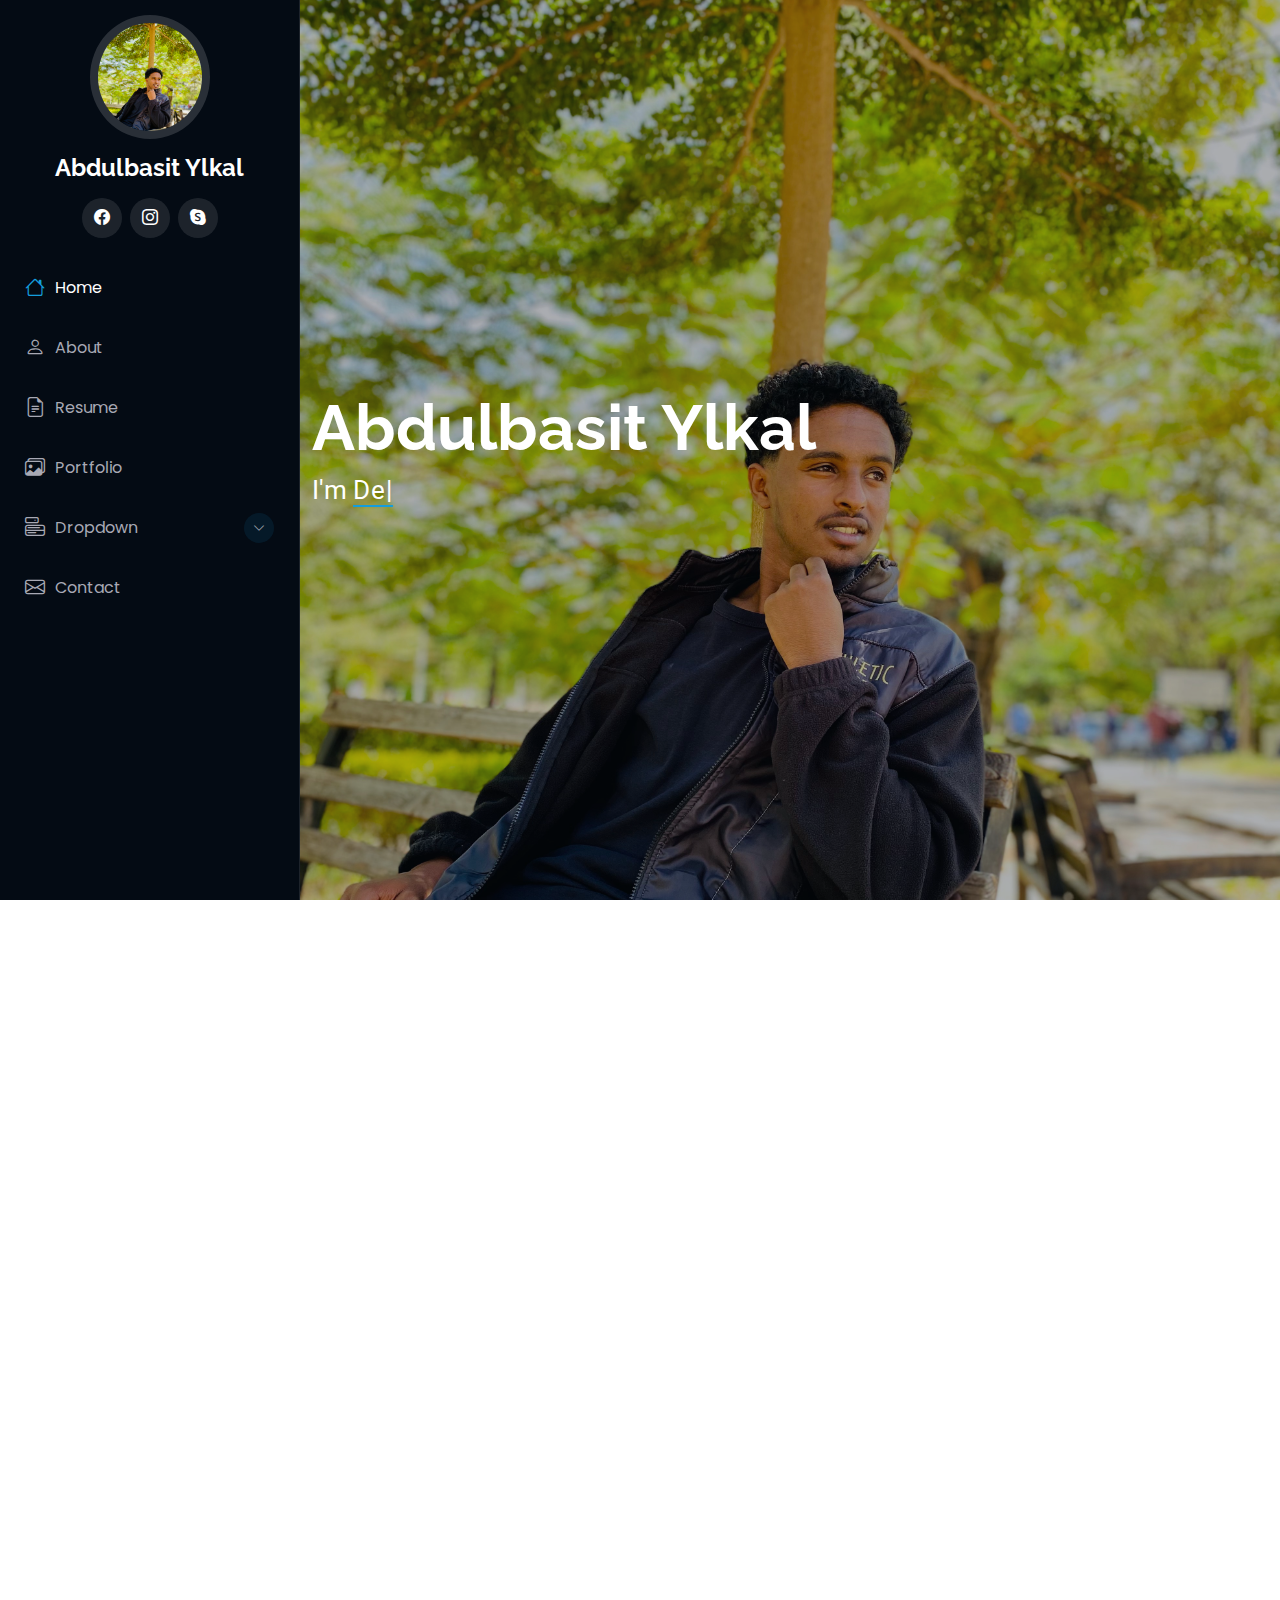
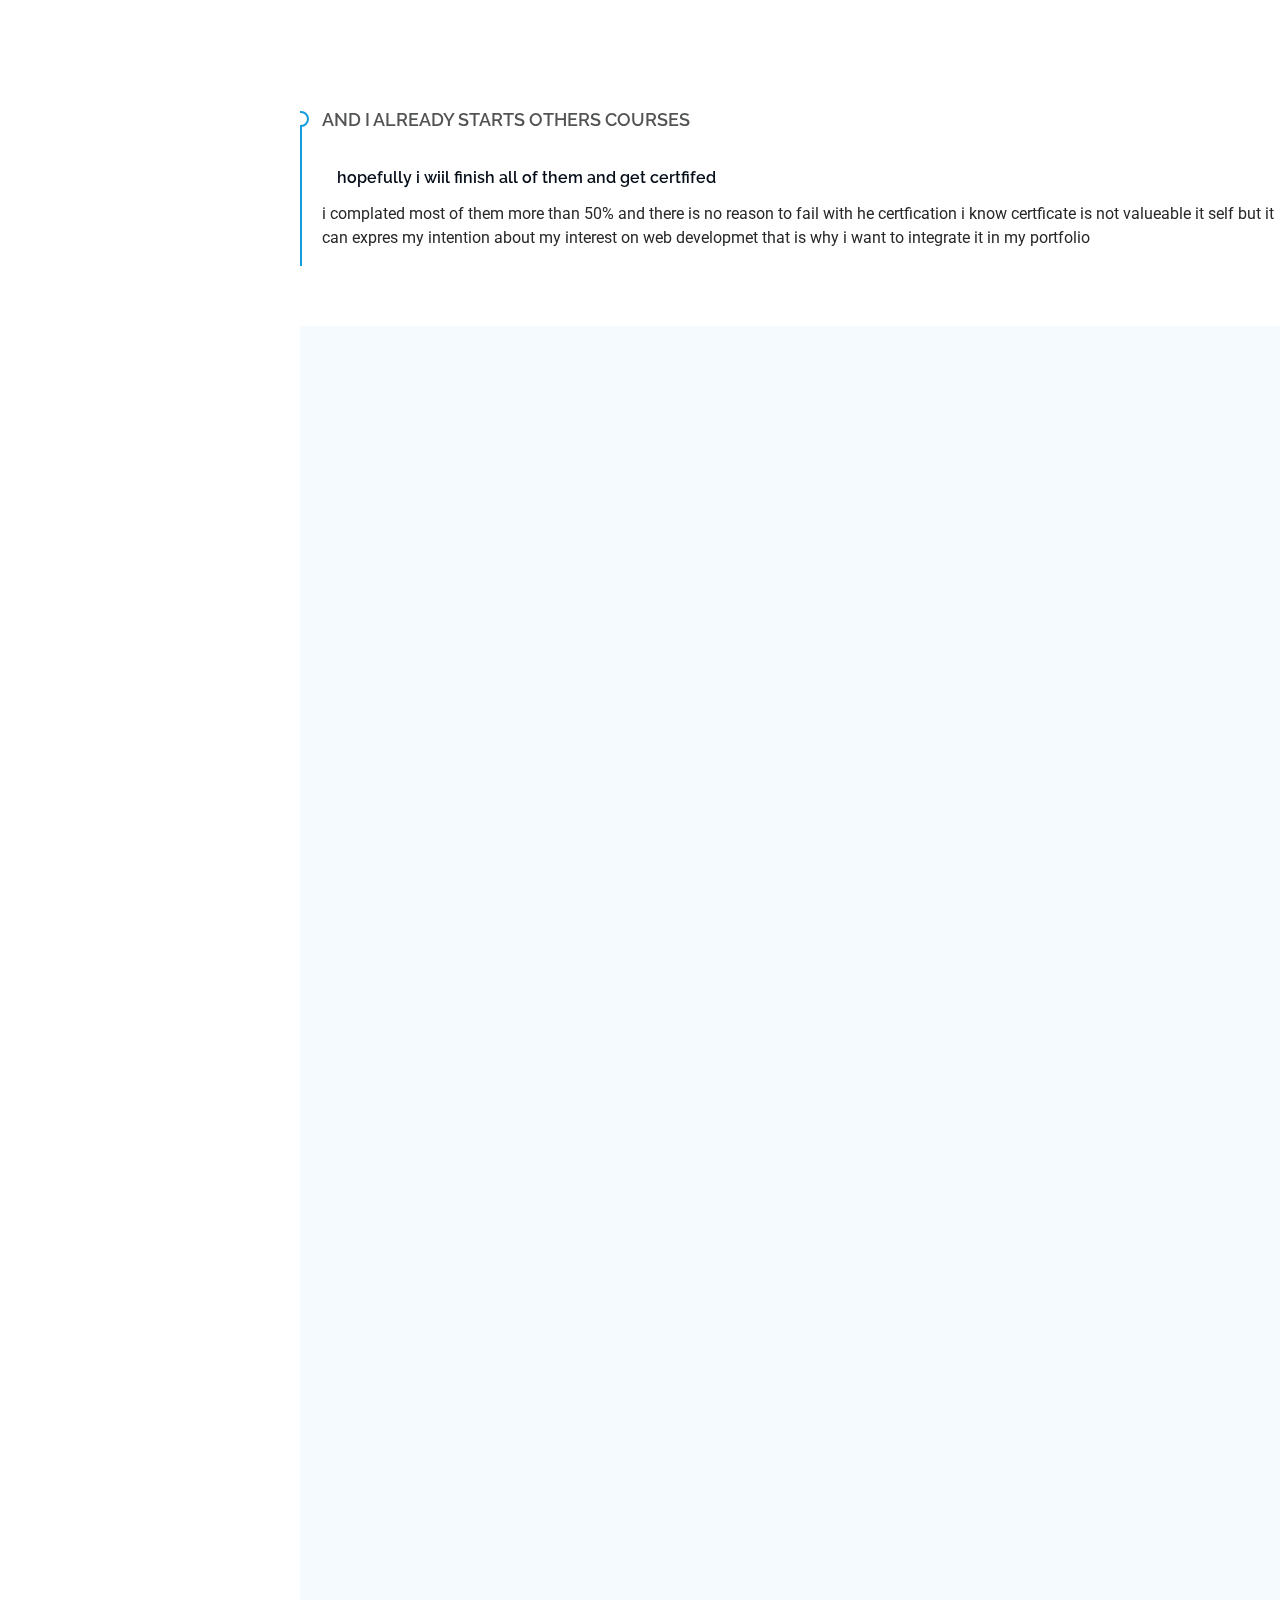
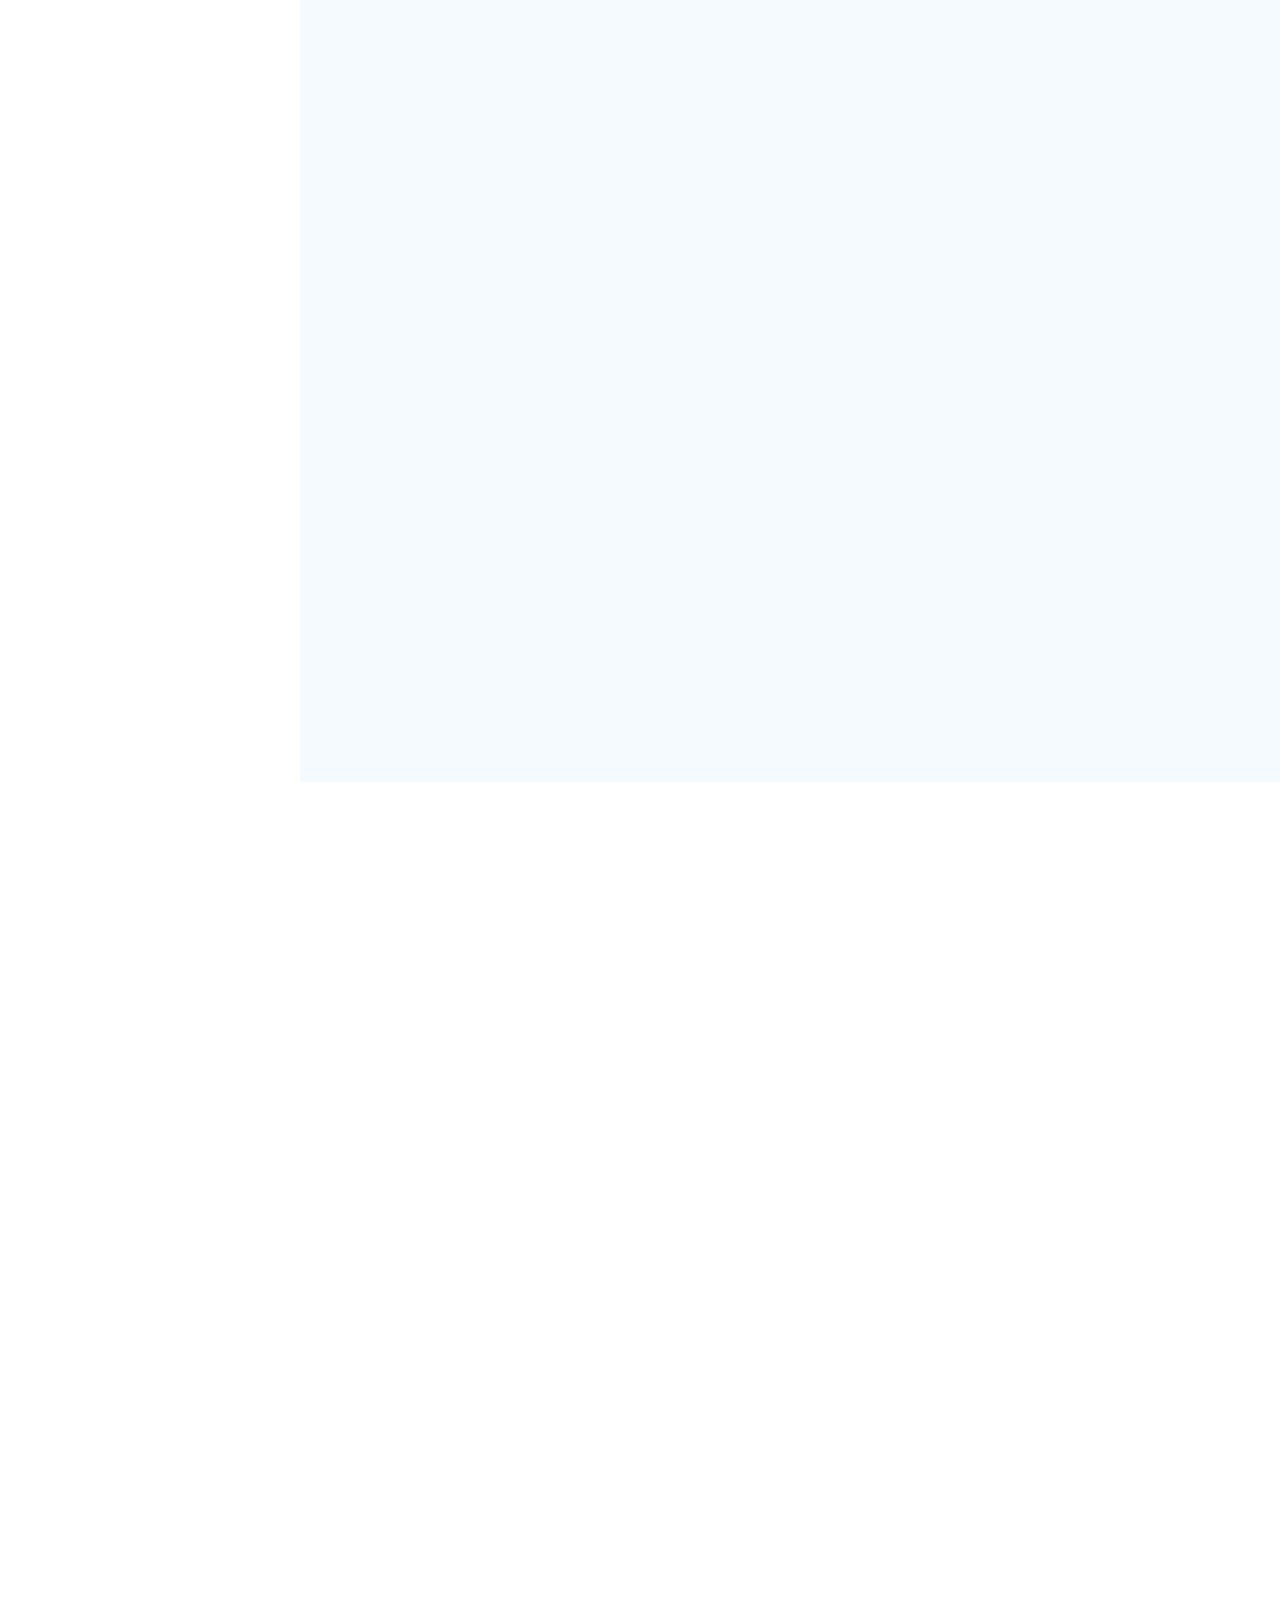
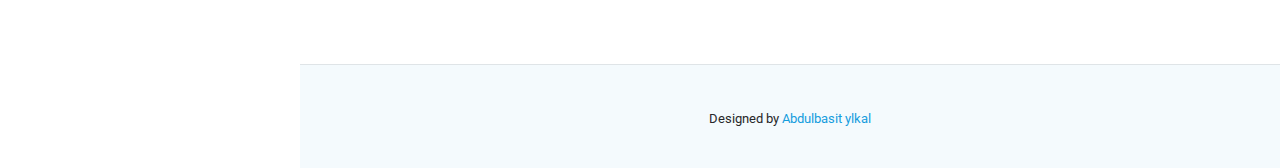
==== index.html @ 02dbc28f "my first commit" ====
<!DOCTYPE html>
<html lang="en">

<head>
  <meta charset="utf-8">
  <meta content="width=device-width, initial-scale=1.0" name="viewport">
  <title>portfolio</title>
  <meta content="" name="description">
  <meta content="" name="keywords">

  <!-- Favicons -->
  <link href="assets/img/favicon.png" rel="icon">
  <link href="assets/img/apple-touch-icon.png" rel="apple-touch-icon">

  <!-- Fonts -->
  <link href="https://fonts.googleapis.com" rel="preconnect">
  <link href="https://fonts.gstatic.com" rel="preconnect" crossorigin>
  <link href="https://fonts.googleapis.com/css2?family=Roboto:ital,wght@0,100;0,300;0,400;0,500;0,700;0,900;1,100;1,300;1,400;1,500;1,700;1,900&family=Poppins:ital,wght@0,100;0,200;0,300;0,400;0,500;0,600;0,700;0,800;0,900;1,100;1,200;1,300;1,400;1,500;1,600;1,700;1,800;1,900&family=Raleway:ital,wght@0,100;0,200;0,300;0,400;0,500;0,600;0,700;0,800;0,900;1,100;1,200;1,300;1,400;1,500;1,600;1,700;1,800;1,900&display=swap" rel="stylesheet">

  <!-- Vendor CSS Files -->
  <link href="assets/vendor/bootstrap/css/bootstrap.min.css" rel="stylesheet">
  <link href="assets/vendor/bootstrap-icons/bootstrap-icons.css" rel="stylesheet">
  <link href="assets/vendor/aos/aos.css" rel="stylesheet">
  <link href="assets/vendor/glightbox/css/glightbox.min.css" rel="stylesheet">
  <link href="assets/vendor/swiper/swiper-bundle.min.css" rel="stylesheet">

  <!-- Main CSS File -->
  <link href="assets/css/main.css" rel="stylesheet">

  <!-- =======================================================
  * Template Name: iPortfolio
  * Template URL: https://bootstrapmade.com/iportfolio-bootstrap-portfolio-websites-template/
  * Updated: Jun 29 2024 with Bootstrap v5.3.3
  * Author: BootstrapMade.com
  * License: https://bootstrapmade.com/license/
  ======================================================== -->
</head>

<body class="index-page">

  <header id="header" class="header dark-background d-flex flex-column">
    <i class="header-toggle d-xl-none bi bi-list"></i>

    <div class="profile-img">
      <img src="IMG_3249.jpg" alt="" class="img-fluid rounded-circle">
    </div>

    <a href="index.html" class="logo d-flex align-items-center justify-content-center">
      <!-- Uncomment the line below if you also wish to use an image logo -->
      <!-- <img src="assets/img/logo.png" alt=""> -->
      <h1 class="sitename">Abdulbasit Ylkal</h1>
    </a>

    <div class="social-links text-center">
      <a href="#" class="facebook"><i class="bi bi-facebook"></i></a>
      <a href="#" class="instagram"><i class="bi bi-instagram"></i></a>
      <a href="https://t.me/Comsicomsaa" class="telegram"><i class="bi bi-skype"></i></a>
    </div>

    <nav id="navmenu" class="navmenu">
      <ul>
        <li><a href="#hero" class="active"><i class="bi bi-house navicon"></i>Home</a></li>
        <li><a href="#about"><i class="bi bi-person navicon"></i> About</a></li>
        <li><a href="#resume"><i class="bi bi-file-earmark-text navicon"></i> Resume</a></li>
        <li><a href="#portfolio"><i class="bi bi-images navicon"></i> Portfolio</a></li>
        <li class="dropdown"><a href="#"><i class="bi bi-menu-button navicon"></i> <span>Dropdown</span> <i class="bi bi-chevron-down toggle-dropdown"></i></a>
          <ul>
            <li><a href="#">Dropdown 1</a></li>
            <li class="dropdown"><a href="#"><span>Deep Dropdown</span> <i class="bi bi-chevron-down toggle-dropdown"></i></a>
              <ul>
                <li><a href="#">Deep Dropdown 1</a></li>
                <li><a href="#">Deep Dropdown 2</a></li>
                <li><a href="#">Deep Dropdown 3</a></li>
                <li><a href="#">Deep Dropdown 4</a></li>
                <li><a href="#">Deep Dropdown 5</a></li>
              </ul>
            </li>
            <li><a href="#">Dropdown 2</a></li>
            <li><a href="#">Dropdown 3</a></li>
            <li><a href="#">Dropdown 4</a></li>
          </ul>
        </li>
        <li><a href="#contact"><i class="bi bi-envelope navicon"></i> Contact</a></li>
      </ul>
    </nav>

  </header>

  <main class="main">

    <!-- Hero Section -->
    <section id="hero" class="hero section dark-background">

      <img src="IMG_3249.jpg" alt="" data-aos="fade-in" class="">

      <div class="container" data-aos="fade-up" data-aos-delay="100">
        <h2>Abdulbasit Ylkal</h2>
        <p>I'm <span class="typed" data-typed-items=" Developer,full stack developer,web developer ">develper</span><span class="typed-cursor typed-cursor--blink" aria-hidden="true"></span><span class="typed-cursor typed-cursor--blink" aria-hidden="true"></span></p>
      </div>

    </section><!-- /Hero Section -->

    <!-- About Section -->
    <section id="about" class="about section">

      <!-- Section Title -->
      <div class="container section-title" data-aos="fade-up">
        <h2>About</h2>
        <p>Here is my information related to my personal life and details about me.</p>
      </div><!-- End Section Title -->

      <div class="container" data-aos="fade-up" data-aos-delay="100">

        <div class="row gy-4 justify-content-center">
          <div class="col-lg-4">
            <img src="IMG_3249.jpg" class="img-fluid" alt="">
          </div>
          <div class="col-lg-8 content">
            <h2>Web Developer.</h2>
            <p class="fst-italic py-3">
              "I’m a web developer with expertise in designing, building, and maintaining dynamic and responsive websites. I specialize in [mention your key skills, e.g., JavaScript, React, Node.js, WordPress, etc.] and have experience in front-end, back-end, or full-stack development. I enjoy solving complex problems, optimizing website performance, and creating user-friendly experiences. Whether it's developing custom web applications or improving existing platforms, I am passionate about writing clean, efficient code and staying updated with the latest web technologies."
            </p>
            <div class="row">
              <div class="col-lg-6">
                <ul>
                  <li><i class="bi bi-chevron-right"></i> <strong>Birthday:</strong> <span>16 september 1996</span></li>
                  <li><i class="bi bi-chevron-right"></i> <strong>Phone:</strong> <span>+125 901072272</span></li>
                  <li><i class="bi bi-chevron-right"></i> <strong>City:</strong> <span>Adiss Abeba, ethiopia</span></li>
                </ul>
              </div>
              <div class="col-lg-6">
                <ul>
                  <li><i class="bi bi-chevron-right"></i> <strong>Age:</strong> <span>21</span></li>
                  <li><i class="bi bi-chevron-right"></i> <strong>education stats:</strong> <span>University</span></li>
                  <li><i class="bi bi-chevron-right"></i> <strong>Email:</strong> <span>fikiylkal@gmail.com</span></li>
                </ul>
              </div>
            </div>
            <p class="py-3">
              informations you were able to see is adress to get me and to inform me what do u want me to do
            </p>
          </div>
        </div>

      </div>

    </section><!-- /About Section -->

    <!-- Stats Section -->
    <section id="stats" class="stats section">

      <div class="container" data-aos="fade-up" data-aos-delay="100">

        <div class="row gy-4">

          <div class="col-lg-3 col-md-6">
            <div class="stats-item">
              <i class="bi bi-emoji-smile"></i>
              <span data-purecounter-start="0" data-purecounter-end="232" data-purecounter-duration="1" class="purecounter"></span>
              <p><strong>Happy Clients</strong> <span>consequuntur quae</span></p>
            </div>
          </div><!-- End Stats Item -->

          <div class="col-lg-3 col-md-6">
            <div class="stats-item">
              <i class="bi bi-journal-richtext"></i>
              <span data-purecounter-start="0" data-purecounter-end="521" data-purecounter-duration="1" class="purecounter"></span>
              <p><strong>Projects</strong> <span>adipisci atque cum quia aut</span></p>
            </div>
          </div><!-- End Stats Item -->

          <div class="col-lg-3 col-md-6">
            <div class="stats-item">
              <i class="bi bi-headset"></i>
              <span data-purecounter-start="0" data-purecounter-end="1453" data-purecounter-duration="1" class="purecounter"></span>
              <p><strong>Hours Of Support</strong> <span>aut commodi quaerat</span></p>
            </div>
          </div><!-- End Stats Item -->

          <div class="col-lg-3 col-md-6">
            <div class="stats-item">
              <i class="bi bi-people"></i>
              <span data-purecounter-start="0" data-purecounter-end="32" data-purecounter-duration="1" class="purecounter"></span>
              <p><strong>Hard Workers</strong> <span>rerum asperiores dolor</span></p>
            </div>
          </div><!-- End Stats Item -->

        </div>

      </div>

    </section><!-- /Stats Section -->

    <!-- Skills Section -->
    <section id="skills" class="skills section light-background">

      <!-- Section Title -->
      <div class="container section-title" data-aos="fade-up">
        <h2>Skills</h2>
        <p>Here is skills i already have </p>
      </div><!-- End Section Title -->

      <div class="container" data-aos="fade-up" data-aos-delay="100">

        <div class="row skills-content skills-animation">

          <div class="col-lg-6">

            <div class="progress">
              <span class="skill"><span>HTML</span> <i class="val">100%</i></span>
              <div class="progress-bar-wrap">
                <div class="progress-bar" role="progressbar" aria-valuenow="100" aria-valuemin="0" aria-valuemax="100"></div>
              </div>
            </div><!-- End Skills Item -->

            <div class="progress">
              <span class="skill"><span>CSS</span> <i class="val">80%</i></span>
              <div class="progress-bar-wrap">
                <div class="progress-bar" role="progressbar" aria-valuenow="80" aria-valuemin="0" aria-valuemax="100"></div>
              </div>
            </div><!-- End Skills Item -->

            <div class="progress">
              <span class="skill"><span>JavaScript</span> <i class="val">0%</i></span>
              <div class="progress-bar-wrap">
                <div class="progress-bar" role="progressbar" aria-valuenow="0" aria-valuemin="0" aria-valuemax="100"></div>
              </div>
            </div><!-- End Skills Item -->

          </div>

          <div class="col-lg-6">

            <div class="progress">
              <span class="skill"><span>PHP</span> <i class="val">0%</i></span>
              <div class="progress-bar-wrap">
                <div class="progress-bar" role="progressbar" aria-valuenow="0" aria-valuemin="0" aria-valuemax="100"></div>
              </div>
            </div><!-- End Skills Item -->

            <div class="progress">
              <span class="skill"><span>WordPress/CMS</span> <i class="val">0%</i></span>
              <div class="progress-bar-wrap">
                <div class="progress-bar" role="progressbar" aria-valuenow="0" aria-valuemin="0" aria-valuemax="100"></div>
              </div>
            </div><!-- End Skills Item -->

            <div class="progress">
              <span class="skill"><span>Photoshop</span> <i class="val">0%</i></span>
              <div class="progress-bar-wrap">
                <div class="progress-bar" role="progressbar" aria-valuenow="0" aria-valuemin="0" aria-valuemax="100"></div>
              </div>
            </div><!-- End Skills Item -->

          </div>

        </div>

      </div>

    </section><!-- /Skills Section -->

    <!-- Resume Section -->
    <section id="resume" class="resume section">

      <!-- Section Title -->
      <div class="container section-title" data-aos="fade-up">
        <h2>Resume</h2>
        <p>generally i am a student in Adama Science and Technology University and i am upgrading my self on full stack web development i am going to give you detail information thank u !.</p>
      </div><!-- End Section Title -->

      <div class="container">

        <div class="row">

          <div class="col-lg-6" data-aos="fade-up" data-aos-delay="100">
            <h3 class="resume-title">Sumary</h3>

            <div class="resume-item pb-0">
              <h4>here is who i am</h4>
              <p><em>student and a prson who is willing to have a job in your company and i can assure you you will get satissfied and if you are not inerested on my website,i am not going to ask u any payment </em></p>
              <ul>
                <li>Abdulbasit ylkal</li>
                <li>Beginner software enginneer</li>
              </ul>
            </div><!-- Edn Resume Item -->
            <h3 class="resume-title">Education</h3>
            <div class="resume-item">
              <h4>software enginneer at ASTU &amp;take online courses</h4>
              <h5>2024 - 2025</h5>
            </div><!-- Edn Resume Item -->
            <div class="resume-item">
              <h4>certficates from 5million coders</h4>
              <h5>2024 - 2025</h5><hr>
               <a href="https://www.udacity.com/certificate/e/bab16c3e-f020-11ef-a5d5-a7f7696dfc7e"> my certficate </a><br>
               <a href="https://www.google.com/search?q=5+million+ethiopian+coders&oq=5+mii&gs_lcrp=[base64]&sourceid=chrome&ie=UTF-8">website</a><br><br>
              </div><!-- Edn Resume Item -->
          </div>

          <div class="col-lg-6" data-aos="fade-up" data-aos-delay="200">
            <h3 class="resume-title">certficate from freecodecamp which is international institution</h3>
            <div class="resume-item">
              <h5>2024 - 2025</h5>
              <ul>
              <a href="https://freecodecamp.org/certification/fcc91dc5450-1a81-4ddb-8c18-b7469ed84e44/responsive-web-design">my certficate</a><br>
              <a href="https://www.google.com/search?q=freecodecamp&sca_esv=85f960ec4af1a2a5&ei=vIfFZ9utD_7gkdUPoouSyAY&oq=free&gs_lp=[base64]&sclient=gws-wiz-serp">website to get the education</a>
            </div><!-- Edn Resume Item -->

            <div class="resume-item">
              <h4>i have also certficate from solo learn</h4>
              <h4>        introduction HTML    </h4>
              <h5>2024 - 2025</h5>
              <a href="https://api2.sololearn.com/v2/certificates/CC-S99BCSYJ/image/png?t=638765739484967530">my certficate</a><br>
               <a href="https://www.google.com/search?q=sololearn&sca_esv=85f960ec4af1a2a5&ei=jIjFZ9m9Dbj5kdUPn6Kp4Ac&oq=solo&gs_lp=[base64]&sclient=gws-wiz-serp">website to get the education</a>
            </div><!-- Edn Resume Item -->
            <bdo class="resume-item">
              <h4>i have also certficate from solo learn </h4>
              <h4>        introduction CSS  </h4>
              <h5>2024 - 2025</h5>
              <a href="https://api2.sololearn.com/v2/certificates/CC-YROOZ5OW/image/png?t=638768543304730250">my certficate</a><br>
               <a href="https://www.google.com/search?q=sololearn&sca_esv=85f960ec4af1a2a5&ei=jIjFZ9m9Dbj5kdUPn6Kp4Ac&oq=solo&gs_lp=[base64]&sclient=gws-wiz-serp">website to get the education</a><br>
            </div><!-- Edn Resume Item -->
            <div class="resume-item">
              <h4>and i already starts others courses </h4><br>
              <h5>hopefully i wiil finish all of them and get certfifed</h5>
              <p>i complated most of them more than 50% and there is no reason to fail with he certfication i know certficate is not valueable it self but it can expres my intention about my interest on web developmet that is why i want to integrate it in my portfolio</p>
            </div><!-- Edn Resume Item -->
          </div>

        </div>

      </div>

    </section><!-- /Resume Section -->

    <!-- Portfolio Section -->
    <section id="portfolio" class="portfolio section light-background">

      <!-- Section Title -->
      <div class="container section-title" data-aos="fade-up">
        <h2>Portfolio</h2>
        <p>Magnam dolores commodi suscipit. Necessitatibus eius consequatur ex aliquid fuga eum quidem. Sit sint consectetur velit. Quisquam quos quisquam cupiditate. Et nemo qui impedit suscipit alias ea. Quia fugiat sit in iste officiis commodi quidem hic quas.</p>
      </div><!-- End Section Title -->

      <div class="container">

        <div class="isotope-layout" data-default-filter="*" data-layout="masonry" data-sort="original-order">

          <ul class="portfolio-filters isotope-filters" data-aos="fade-up" data-aos-delay="100">
            <li data-filter="*" class="filter-active">All</li>
            <li data-filter=".filter-app">App</li>
            <li data-filter=".filter-product">Product</li>
            <li data-filter=".filter-branding">Branding</li>
            <li data-filter=".filter-books">Books</li>
          </ul><!-- End Portfolio Filters -->

          <div class="row gy-4 isotope-container" data-aos="fade-up" data-aos-delay="200">

            <div class="col-lg-4 col-md-6 portfolio-item isotope-item filter-app">
              <div class="portfolio-content h-100">
                <img src="assets/img/portfolio/app-1.jpg" class="img-fluid" alt="">
                <div class="portfolio-info">
                  <h4>App 1</h4>
                  <p>Lorem ipsum, dolor sit amet consectetur</p>
                  <a href="assets/img/portfolio/app-1.jpg" title="App 1" data-gallery="portfolio-gallery-app" class="glightbox preview-link"><i class="bi bi-zoom-in"></i></a>
                  <a href="portfolio-details.html" title="More Details" class="details-link"><i class="bi bi-link-45deg"></i></a>
                </div>
              </div>
            </div><!-- End Portfolio Item -->

            <div class="col-lg-4 col-md-6 portfolio-item isotope-item filter-product">
              <div class="portfolio-content h-100">
                <img src="assets/img/portfolio/product-1.jpg" class="img-fluid" alt="">
                <div class="portfolio-info">
                  <h4>Product 1</h4>
                  <p>Lorem ipsum, dolor sit amet consectetur</p>
                  <a href="assets/img/portfolio/product-1.jpg" title="Product 1" data-gallery="portfolio-gallery-product" class="glightbox preview-link"><i class="bi bi-zoom-in"></i></a>
                  <a href="portfolio-details.html" title="More Details" class="details-link"><i class="bi bi-link-45deg"></i></a>
                </div>
              </div>
            </div><!-- End Portfolio Item -->

            <div class="col-lg-4 col-md-6 portfolio-item isotope-item filter-branding">
              <div class="portfolio-content h-100">
                <img src="assets/img/portfolio/branding-1.jpg" class="img-fluid" alt="">
                <div class="portfolio-info">
                  <h4>Branding 1</h4>
                  <p>Lorem ipsum, dolor sit amet consectetur</p>
                  <a href="assets/img/portfolio/branding-1.jpg" title="Branding 1" data-gallery="portfolio-gallery-branding" class="glightbox preview-link"><i class="bi bi-zoom-in"></i></a>
                  <a href="portfolio-details.html" title="More Details" class="details-link"><i class="bi bi-link-45deg"></i></a>
                </div>
              </div>
            </div><!-- End Portfolio Item -->

            <div class="col-lg-4 col-md-6 portfolio-item isotope-item filter-books">
              <div class="portfolio-content h-100">
                <img src="assets/img/portfolio/books-1.jpg" class="img-fluid" alt="">
                <div class="portfolio-info">
                  <h4>Books 1</h4>
                  <p>Lorem ipsum, dolor sit amet consectetur</p>
                  <a href="assets/img/portfolio/books-1.jpg" title="Branding 1" data-gallery="portfolio-gallery-book" class="glightbox preview-link"><i class="bi bi-zoom-in"></i></a>
                  <a href="portfolio-details.html" title="More Details" class="details-link"><i class="bi bi-link-45deg"></i></a>
                </div>
              </div>
            </div><!-- End Portfolio Item -->

            <div class="col-lg-4 col-md-6 portfolio-item isotope-item filter-app">
              <div class="portfolio-content h-100">
                <img src="assets/img/portfolio/app-2.jpg" class="img-fluid" alt="">
                <div class="portfolio-info">
                  <h4>App 2</h4>
                  <p>Lorem ipsum, dolor sit amet consectetur</p>
                  <a href="assets/img/portfolio/app-2.jpg" title="App 2" data-gallery="portfolio-gallery-app" class="glightbox preview-link"><i class="bi bi-zoom-in"></i></a>
                  <a href="portfolio-details.html" title="More Details" class="details-link"><i class="bi bi-link-45deg"></i></a>
                </div>
              </div>
            </div><!-- End Portfolio Item -->

            <div class="col-lg-4 col-md-6 portfolio-item isotope-item filter-product">
              <div class="portfolio-content h-100">
                <img src="assets/img/portfolio/product-2.jpg" class="img-fluid" alt="">
                <div class="portfolio-info">
                  <h4>Product 2</h4>
                  <p>Lorem ipsum, dolor sit amet consectetur</p>
                  <a href="assets/img/portfolio/product-2.jpg" title="Product 2" data-gallery="portfolio-gallery-product" class="glightbox preview-link"><i class="bi bi-zoom-in"></i></a>
                  <a href="portfolio-details.html" title="More Details" class="details-link"><i class="bi bi-link-45deg"></i></a>
                </div>
              </div>
            </div><!-- End Portfolio Item -->

            <div class="col-lg-4 col-md-6 portfolio-item isotope-item filter-branding">
              <div class="portfolio-content h-100">
                <img src="assets/img/portfolio/branding-2.jpg" class="img-fluid" alt="">
                <div class="portfolio-info">
                  <h4>Branding 2</h4>
                  <p>Lorem ipsum, dolor sit amet consectetur</p>
                  <a href="assets/img/portfolio/branding-2.jpg" title="Branding 2" data-gallery="portfolio-gallery-branding" class="glightbox preview-link"><i class="bi bi-zoom-in"></i></a>
                  <a href="portfolio-details.html" title="More Details" class="details-link"><i class="bi bi-link-45deg"></i></a>
                </div>
              </div>
            </div><!-- End Portfolio Item -->

            <div class="col-lg-4 col-md-6 portfolio-item isotope-item filter-books">
              <div class="portfolio-content h-100">
                <img src="assets/img/portfolio/books-2.jpg" class="img-fluid" alt="">
                <div class="portfolio-info">
                  <h4>Books 2</h4>
                  <p>Lorem ipsum, dolor sit amet consectetur</p>
                  <a href="assets/img/portfolio/books-2.jpg" title="Branding 2" data-gallery="portfolio-gallery-book" class="glightbox preview-link"><i class="bi bi-zoom-in"></i></a>
                  <a href="portfolio-details.html" title="More Details" class="details-link"><i class="bi bi-link-45deg"></i></a>
                </div>
              </div>
            </div><!-- End Portfolio Item -->

            <div class="col-lg-4 col-md-6 portfolio-item isotope-item filter-app">
              <div class="portfolio-content h-100">
                <img src="assets/img/portfolio/app-3.jpg" class="img-fluid" alt="">
                <div class="portfolio-info">
                  <h4>App 3</h4>
                  <p>Lorem ipsum, dolor sit amet consectetur</p>
                  <a href="assets/img/portfolio/app-3.jpg" title="App 3" data-gallery="portfolio-gallery-app" class="glightbox preview-link"><i class="bi bi-zoom-in"></i></a>
                  <a href="portfolio-details.html" title="More Details" class="details-link"><i class="bi bi-link-45deg"></i></a>
                </div>
              </div>
            </div><!-- End Portfolio Item -->

            <div class="col-lg-4 col-md-6 portfolio-item isotope-item filter-product">
              <div class="portfolio-content h-100">
                <img src="assets/img/portfolio/product-3.jpg" class="img-fluid" alt="">
                <div class="portfolio-info">
                  <h4>Product 3</h4>
                  <p>Lorem ipsum, dolor sit amet consectetur</p>
                  <a href="assets/img/portfolio/product-3.jpg" title="Product 3" data-gallery="portfolio-gallery-product" class="glightbox preview-link"><i class="bi bi-zoom-in"></i></a>
                  <a href="portfolio-details.html" title="More Details" class="details-link"><i class="bi bi-link-45deg"></i></a>
                </div>
              </div>
            </div><!-- End Portfolio Item -->

            <div class="col-lg-4 col-md-6 portfolio-item isotope-item filter-branding">
              <div class="portfolio-content h-100">
                <img src="assets/img/portfolio/branding-3.jpg" class="img-fluid" alt="">
                <div class="portfolio-info">
                  <h4>Branding 3</h4>
                  <p>Lorem ipsum, dolor sit amet consectetur</p>
                  <a href="assets/img/portfolio/branding-3.jpg" title="Branding 2" data-gallery="portfolio-gallery-branding" class="glightbox preview-link"><i class="bi bi-zoom-in"></i></a>
                  <a href="portfolio-details.html" title="More Details" class="details-link"><i class="bi bi-link-45deg"></i></a>
                </div>
              </div>
            </div><!-- End Portfolio Item -->

            <div class="col-lg-4 col-md-6 portfolio-item isotope-item filter-books">
              <div class="portfolio-content h-100">
                <img src="assets/img/portfolio/books-3.jpg" class="img-fluid" alt="">
                <div class="portfolio-info">
                  <h4>Books 3</h4>
                  <p>Lorem ipsum, dolor sit amet consectetur</p>
                  <a href="assets/img/portfolio/books-3.jpg" title="Branding 3" data-gallery="portfolio-gallery-book" class="glightbox preview-link"><i class="bi bi-zoom-in"></i></a>
                  <a href="portfolio-details.html" title="More Details" class="details-link"><i class="bi bi-link-45deg"></i></a>
                </div>
              </div>
            </div><!-- End Portfolio Item -->
          </div><!-- End Portfolio Container -->
        </div>
      </div>
    </section><!-- /Portfolio Section -->
    <!-- Testimonials Section -->
    <section id="testimonials" class="testimonials section light-background">

      <!-- Section Title -->
      <div class="container section-title" data-aos="fade-up">
        <h2>Testimonials</h2>
        <p>things which my freinds and others implies about me</p>
      </div><!-- End Section Title -->

      <div class="container" data-aos="fade-up" data-aos-delay="100">

        <div class="swiper init-swiper">
          <script type="application/json" class="swiper-config">
            {
              "loop": true,
              "speed": 600,
              "autoplay": {
                "delay": 5000
              },
              "slidesPerView": "auto",
              "pagination": {
                "el": ".swiper-pagination",
                "type": "bullets",
                "clickable": true
              },
              "breakpoints": {
                "320": {
                  "slidesPerView": 1,
                  "spaceBetween": 40
                },
                "1200": {
                  "slidesPerView": 3,
                  "spaceBetween": 1
                }
              }
            }
          </script>
          <div class="swiper-wrapper">

            <div class="swiper-slide">
              <div class="testimonial-item">
                <p>
                  <i class="bi bi-quote quote-icon-left"></i>
                  <span>he is a tough gay and he knows what he is on and he is always trying to improve his self and work hard to get success. </span>
                  <i class="bi bi-quote quote-icon-right"></i>
                </p>
                <img src="IMG_3249.jpg" class="testimonial-img" alt="">
                <h3>my twin brother</h3>
                <h4>student &amp; with GPA-4</h4>
                <h4>bignner full stack developer</h4>
              </div>
            </div><!-- End testimonial item -->

            <div class="swiper-slide">
              <div class="testimonial-item">
                <p>
                  <i class="bi bi-quote quote-icon-left"></i>
                  <span>i am not with him now ,but when i see things which he have done .wow it was very amazing to me and i can not belive he is on that level ,i don not hat can i say just trust him.</span>
                  <i class="bi bi-quote quote-icon-right"></i>
                </p>
                <img src="assets/img/testimonials/testimonials-2.jpg" class="testimonial-img" alt="">
                <h3>Abubeker oumer</h3>
                <h4>full stack developer</h4>
              </div>
            </div><!-- End testimonial item -->

            <div class="swiper-slide">
              <div class="testimonial-item">
                <p>
                  <i class="bi bi-quote quote-icon-left"></i>
                  <span>he is the man i know who know what do and i see him doing 24/7 and i am sure he can do what you asked in a little time i can assure you</span>
                  <i class="bi bi-quote quote-icon-right"></i>
                </p>
                <img src="assets/img/testimonials/testimonials-3.jpg" class="testimonial-img" alt="">
                <h3>foziya bamlaku</h3>
                <h4>student at adama</h4>
              </div>
            </div><!-- End testimonial item -->

            <div class="swiper-slide">
              <div class="testimonial-item">
                <p>
                  <i class="bi bi-quote quote-icon-left"></i>
                  <span>Fugiat enim eram quae cillum dolore dolor amet nulla culpa multos export minim fugiat dolor enim duis veniam ipsum anim magna sunt elit fore quem dolore labore illum veniam.</span>
                  <i class="bi bi-quote quote-icon-right"></i>
                </p>
                <img src="assets/img/testimonials/testimonials-4.jpg" class="testimonial-img" alt="">
                <h3>Matt Brandon</h3>
                <h4>Freelancer</h4>
              </div>
            </div><!-- End testimonial item -->

            <div class="swiper-slide">
              <div class="testimonial-item">
                <p>
                  <i class="bi bi-quote quote-icon-left"></i>
                  <span>Quis quorum aliqua sint quem legam fore sunt eram irure aliqua veniam tempor noster veniam sunt culpa nulla illum cillum fugiat legam esse veniam culpa fore nisi cillum quid.</span>
                  <i class="bi bi-quote quote-icon-right"></i>
                </p>
                <img src="assets/img/testimonials/testimonials-5.jpg" class="testimonial-img" alt="">
                <h3>John Larson</h3>
                <h4>Entrepreneur</h4>
              </div>
            </div><!-- End testimonial item -->

          </div>
          <div class="swiper-pagination"></div>
        </div>

      </div>

    </section><!-- /Testimonials Section -->

    <!-- Contact Section -->
    <section id="contact" class="contact section">

      <!-- Section Title -->
      <div class="container section-title" data-aos="fade-up">
        <h2>Contact</h2>
        <p>if you want to contact me,you can get me on </p>
      </div><!-- End Section Title -->

      <div class="container" data-aos="fade-up" data-aos-delay="100">

        <div class="row gy-4">

          <div class="col-lg-5">

            <div class="info-wrap">
              <div class="info-item d-flex" data-aos="fade-up" data-aos-delay="200">
                <i class="bi bi-geo-alt flex-shrink-0"></i>
                <div>
                  <h3>Address</h3>
                  <p>CMC,20 meter,Adiss Abeba,ethiopia </p>
                </div>
              </div><!-- End Info Item -->

              <div class="info-item d-flex" data-aos="fade-up" data-aos-delay="300">
                <i class="bi bi-telephone flex-shrink-0"></i>
                <div>
                  <h3>Call Me</h3>
                  <p>+125 901072272</p>
                </div>
              </div><!-- End Info Item -->

              <div class="info-item d-flex" data-aos="fade-up" data-aos-delay="400">
                <i class="bi bi-envelope flex-shrink-0"></i>
                <div>
                  <h3>Email Me</h3>
                  <p>fikiylkal@gmail.com</p>
                </div>
              </div><!-- End Info Item -->

              <iframe src="https://www.google.com/maps/embed?pb=!1m14!1m8!1m3!1d48389.78314118045!2d-74.006138!3d40.710059!3m2!1i1024!2i768!4f13.1!3m3!1m2!1s0x89c25a22a3bda30d%3A0xb89d1fe6bc499443!2sDowntown%20Conference%20Center!5e0!3m2!1sen!2sus!4v1676961268712!5m2!1sen!2sus" frameborder="0" style="border:0; width: 100%; height: 270px;" allowfullscreen="" loading="lazy" referrerpolicy="no-referrer-when-downgrade"></iframe>
            </div>
          </div>

          <div class="col-lg-7">
            <form action="forms/contact.php" method="post" class="php-email-form" data-aos="fade-up" data-aos-delay="200">
              <div class="row gy-4">

                <div class="col-md-6">
                  <label for="name-field" class="pb-2">Your Name</label>
                  <input type="text" name="name" id="name-field" class="form-control" required="">
                </div>

                <div class="col-md-6">
                  <label for="email-field" class="pb-2">Your Email</label>
                  <input type="email" class="form-control" name="email" id="email-field" required="">
                </div>

                <div class="col-md-12">
                  <label for="subject-field" class="pb-2">Subject</label>
                  <input type="text" class="form-control" name="subject" id="subject-field" required="">
                </div>

                <div class="col-md-12">
                  <label for="message-field" class="pb-2">Message</label>
                  <textarea class="form-control" name="message" rows="10" id="message-field" required=""></textarea>
                </div>

                <div class="col-md-12 text-center">
                  <div class="loading">Loading</div>
                  <div class="error-message"></div>
                  <div class="sent-message">Your message has been sent. Thank you!</div>

                  <button type="submit">Send Message</button>
                </div>

              </div>
            </form>
          </div><!-- End Contact Form -->

        </div>

      </div>

    </section><!-- /Contact Section -->

  </main>

  <footer id="footer" class="footer position-relative light-background">
      <div class="credits">
        <!-- All the links in the footer should remain intact. -->
        <!-- You can delete the links only if you've purchased the pro version. -->
        <!-- Licensing information: https://bootstrapmade.com/license/ -->
        <!-- Purchase the pro version with working PHP/AJAX contact form: [buy-url] -->
        Designed by <a href="fikiylkal@gmail.com">Abdulbasit ylkal</a>
      </div>
    </div>

  </footer>

  <!-- Scroll Top -->
  <a href="#" id="scroll-top" class="scroll-top d-flex align-items-center justify-content-center"><i class="bi bi-arrow-up-short"></i></a>

  <!-- Preloader -->
  <div id="preloader"></div>

  <!-- Vendor JS Files -->
  <script src="assets/vendor/bootstrap/js/bootstrap.bundle.min.js"></script>
  <script src="assets/vendor/php-email-form/validate.js"></script>
  <script src="assets/vendor/aos/aos.js"></script>
  <script src="assets/vendor/typed.js/typed.umd.js"></script>
  <script src="assets/vendor/purecounter/purecounter_vanilla.js"></script>
  <script src="assets/vendor/waypoints/noframework.waypoints.js"></script>
  <script src="assets/vendor/glightbox/js/glightbox.min.js"></script>
  <script src="assets/vendor/imagesloaded/imagesloaded.pkgd.min.js"></script>
  <script src="assets/vendor/isotope-layout/isotope.pkgd.min.js"></script>
  <script src="assets/vendor/swiper/swiper-bundle.min.js"></script>

  <!-- Main JS File -->
  <script src="assets/js/main.js"></script>

</body>

</html>
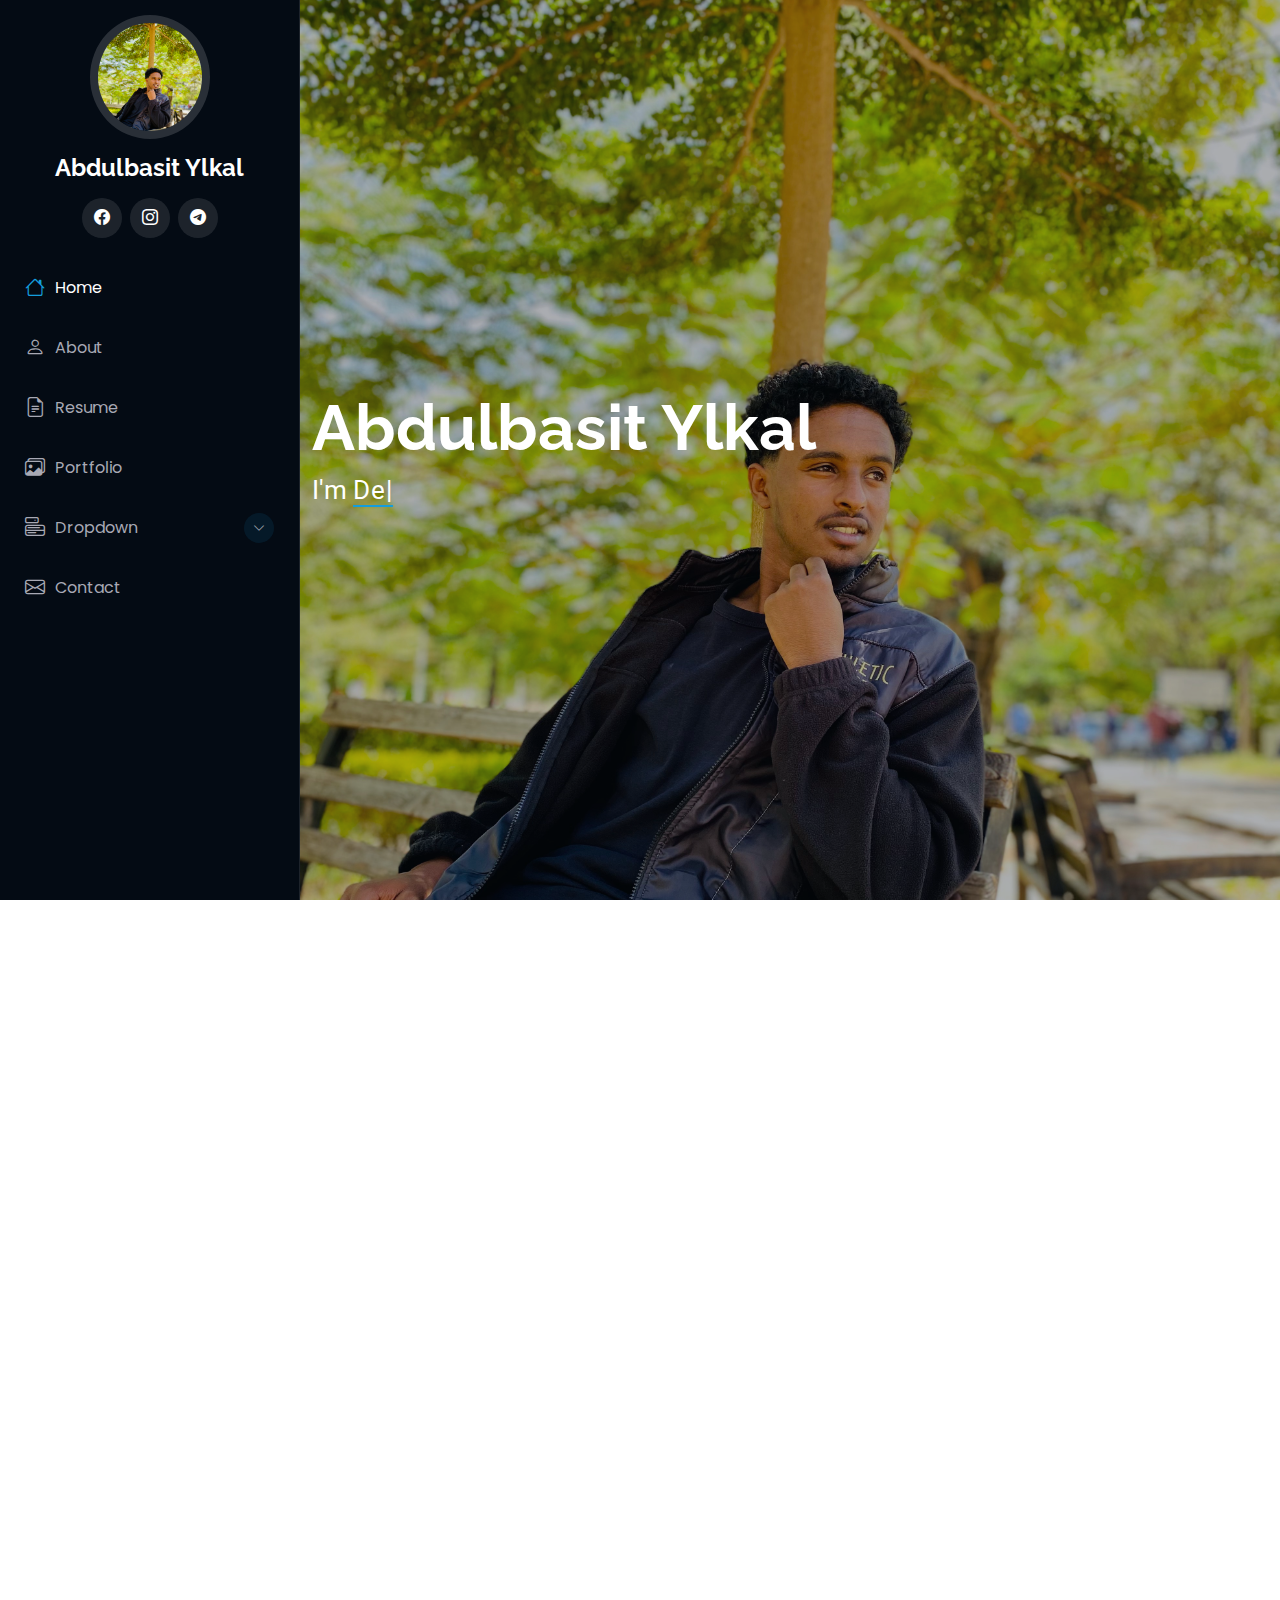
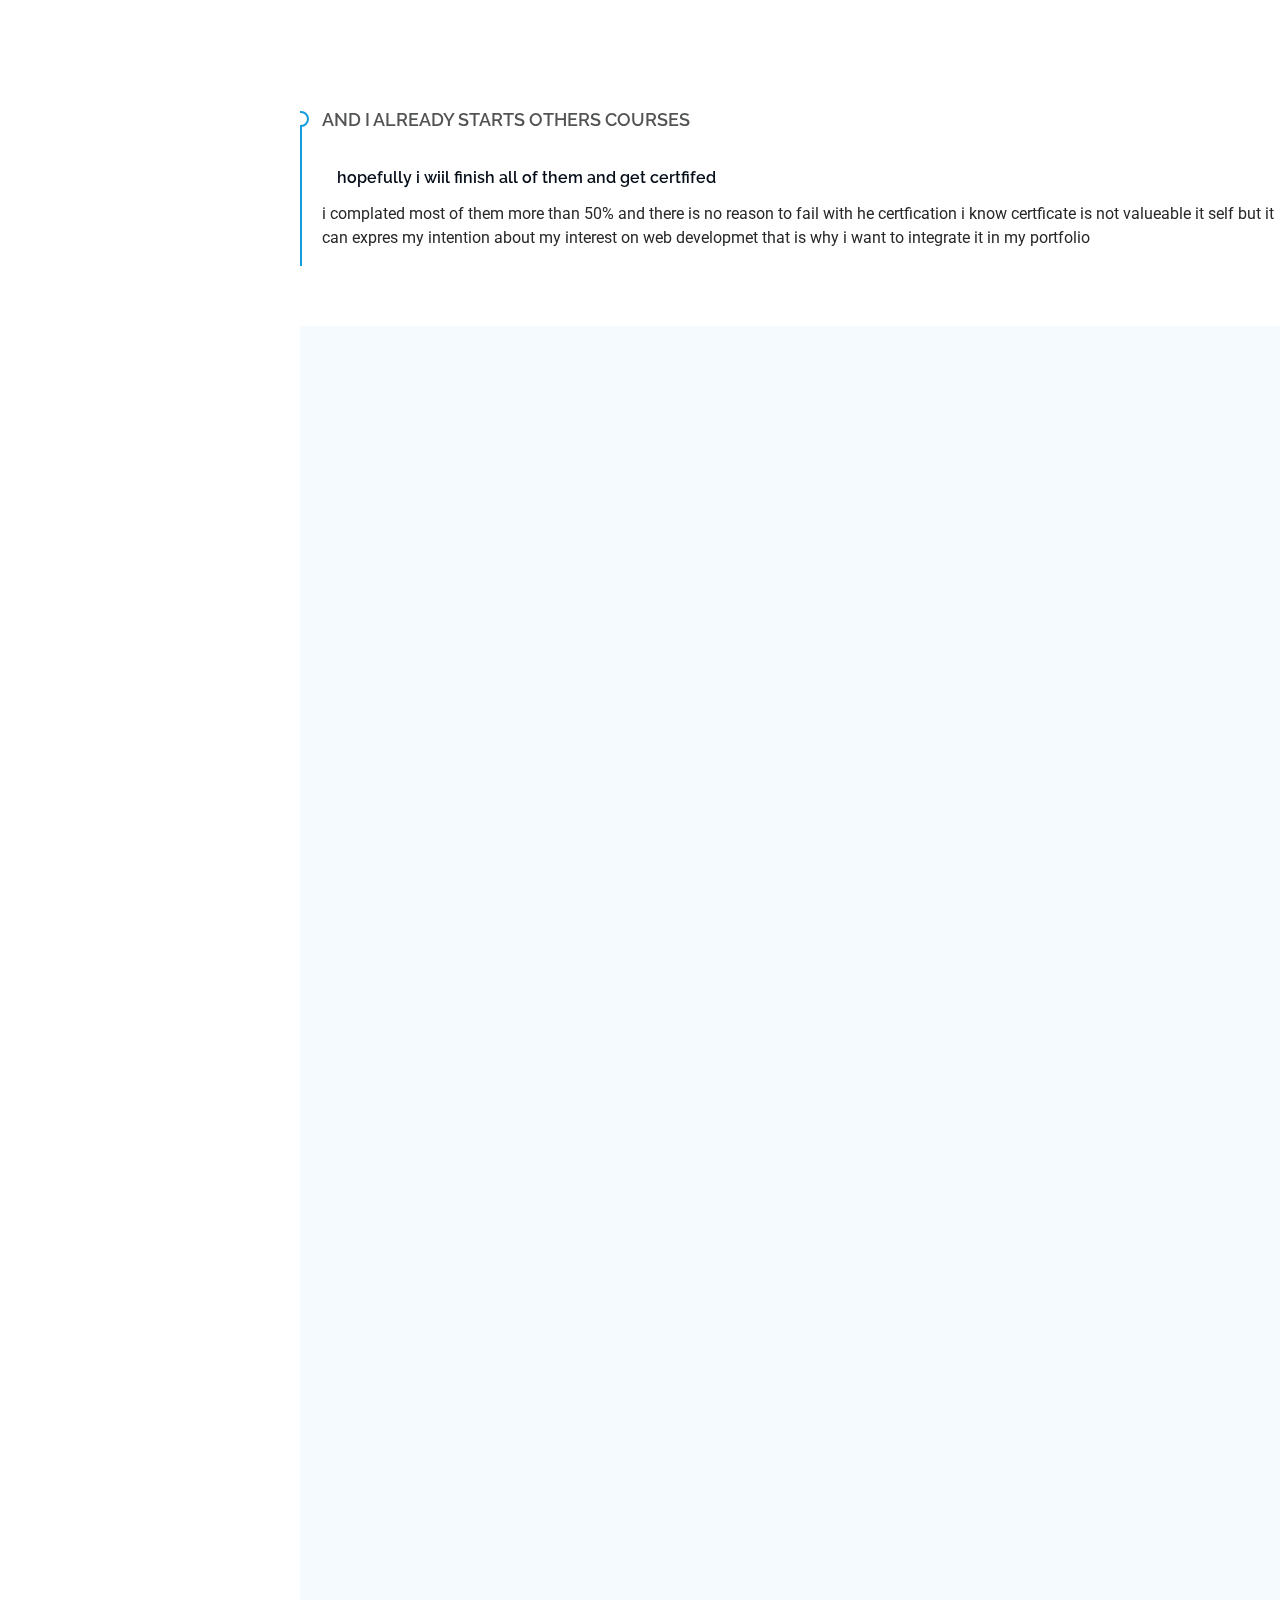
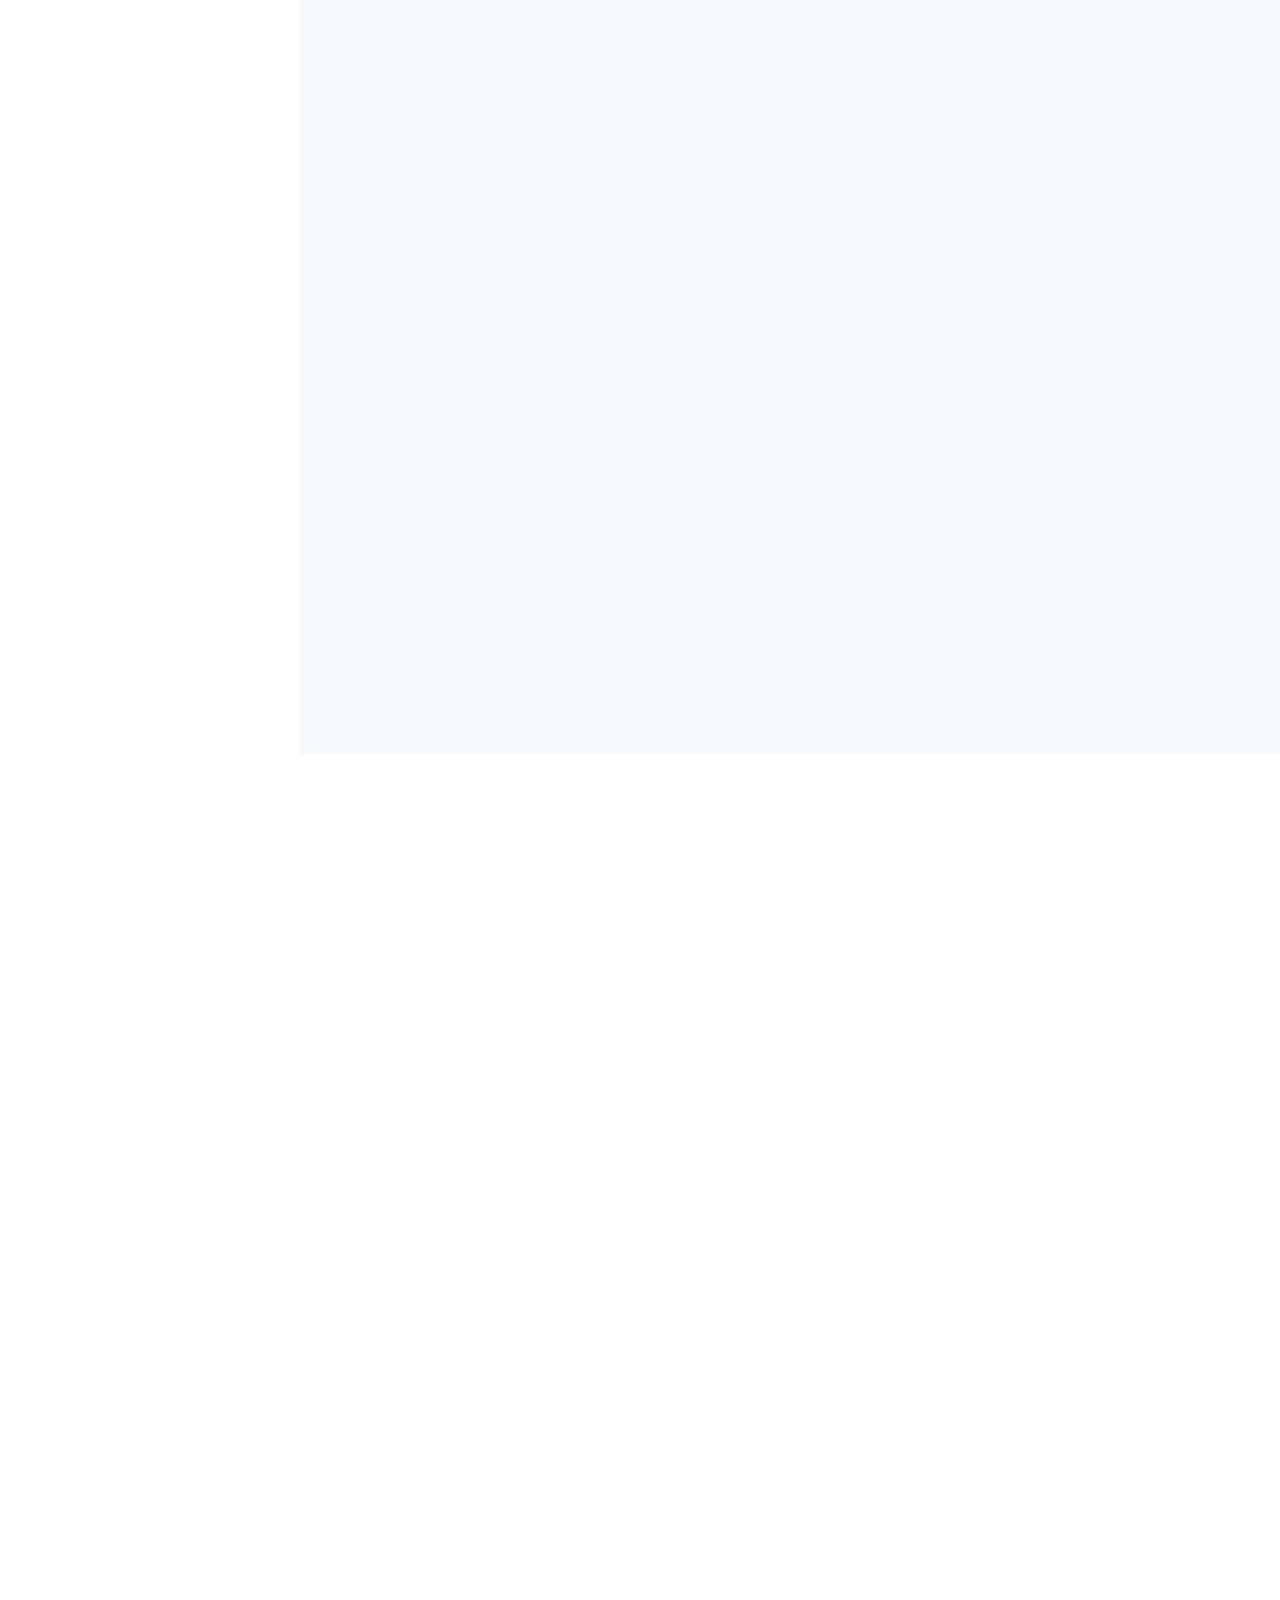
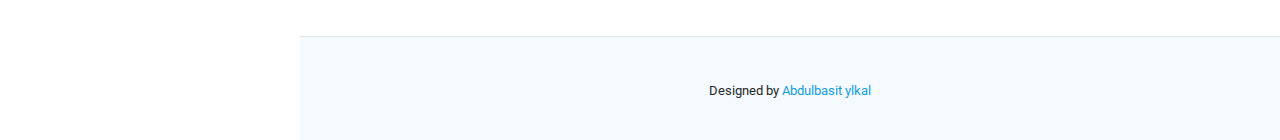
==== commit 5dd96cec: "update my portofolio with tha latest changes" ====
--- a/index.html
+++ b/index.html
@@ -54,7 +54,7 @@
     <div class="social-links text-center">
       <a href="#" class="facebook"><i class="bi bi-facebook"></i></a>
       <a href="#" class="instagram"><i class="bi bi-instagram"></i></a>
-      <a href="https://t.me/Comsicomsaa" class="telegram"><i class="bi bi-skype"></i></a>
+      <a href="https://t.me/Comsicomsaa" class="telegram"><i class="bi bi-telegram"></i></a>
     </div>
 
     <nav id="navmenu" class="navmenu">
@@ -132,7 +132,8 @@
                 <ul>
                   <li><i class="bi bi-chevron-right"></i> <strong>Age:</strong> <span>21</span></li>
                   <li><i class="bi bi-chevron-right"></i> <strong>education stats:</strong> <span>University</span></li>
-                  <li><i class="bi bi-chevron-right"></i> <strong>Email:</strong> <span>fikiylkal@gmail.com</span></li>
+                  <li><i class="bi bi-chevron-right"></i> <strong>Email:</strong> 
+                    <span>fikiylkal@gmail.com</span></li>
                 </ul>
               </div>
             </div>
@@ -156,32 +157,32 @@
           <div class="col-lg-3 col-md-6">
             <div class="stats-item">
               <i class="bi bi-emoji-smile"></i>
-              <span data-purecounter-start="0" data-purecounter-end="232" data-purecounter-duration="1" class="purecounter"></span>
-              <p><strong>Happy Clients</strong> <span>consequuntur quae</span></p>
+              <span data-purecounter-start="0" data-purecounter-end="0" data-purecounter-duration="1" class="purecounter"></span>
+              <p><strong>Happy Clients</strong> <span>satisfied customers </span></p>
             </div>
           </div><!-- End Stats Item -->
 
           <div class="col-lg-3 col-md-6">
             <div class="stats-item">
               <i class="bi bi-journal-richtext"></i>
-              <span data-purecounter-start="0" data-purecounter-end="521" data-purecounter-duration="1" class="purecounter"></span>
-              <p><strong>Projects</strong> <span>adipisci atque cum quia aut</span></p>
+              <span data-purecounter-start="0" data-purecounter-end="0" data-purecounter-duration="1" class="purecounter"></span>
+              <p><strong>Projects</strong> <span>my best works</span></p>
             </div>
           </div><!-- End Stats Item -->
 
           <div class="col-lg-3 col-md-6">
             <div class="stats-item">
               <i class="bi bi-headset"></i>
-              <span data-purecounter-start="0" data-purecounter-end="1453" data-purecounter-duration="1" class="purecounter"></span>
-              <p><strong>Hours Of Support</strong> <span>aut commodi quaerat</span></p>
+              <span data-purecounter-start="0" data-purecounter-end="0" data-purecounter-duration="1" class="purecounter"></span>
+              <p><strong>Hours Of Support</strong> <span>responsivness of my service</span></p>
             </div>
           </div><!-- End Stats Item -->
 
           <div class="col-lg-3 col-md-6">
             <div class="stats-item">
               <i class="bi bi-people"></i>
-              <span data-purecounter-start="0" data-purecounter-end="32" data-purecounter-duration="1" class="purecounter"></span>
-              <p><strong>Hard Workers</strong> <span>rerum asperiores dolor</span></p>
+              <span data-purecounter-start="0" data-purecounter-end="0" data-purecounter-duration="1" class="purecounter"></span>
+              <p><strong>Hard Workers</strong> <span>my commitment on works</span></p>
             </div>
           </div><!-- End Stats Item -->
 
@@ -221,9 +222,9 @@
             </div><!-- End Skills Item -->
 
             <div class="progress">
-              <span class="skill"><span>JavaScript</span> <i class="val">0%</i></span>
+              <span class="skill"><span>JavaScript</span> <i class="val">80%</i></span>
               <div class="progress-bar-wrap">
-                <div class="progress-bar" role="progressbar" aria-valuenow="0" aria-valuemin="0" aria-valuemax="100"></div>
+                <div class="progress-bar" role="progressbar" aria-valuenow="80" aria-valuemin="0" aria-valuemax="100"></div>
               </div>
             </div><!-- End Skills Item -->
 
@@ -338,8 +339,8 @@
 
       <!-- Section Title -->
       <div class="container section-title" data-aos="fade-up">
-        <h2>Portfolio</h2>
-        <p>Magnam dolores commodi suscipit. Necessitatibus eius consequatur ex aliquid fuga eum quidem. Sit sint consectetur velit. Quisquam quos quisquam cupiditate. Et nemo qui impedit suscipit alias ea. Quia fugiat sit in iste officiis commodi quidem hic quas.</p>
+        <h2>My Projects</h2>
+        <p>here are some projects i worked on </p>
       </div><!-- End Section Title -->
 
       <div class="container">
@@ -348,10 +349,10 @@
 
           <ul class="portfolio-filters isotope-filters" data-aos="fade-up" data-aos-delay="100">
             <li data-filter="*" class="filter-active">All</li>
-            <li data-filter=".filter-app">App</li>
-            <li data-filter=".filter-product">Product</li>
-            <li data-filter=".filter-branding">Branding</li>
-            <li data-filter=".filter-books">Books</li>
+            <li data-filter=".filter-app">project-1</li>
+            <li data-filter=".filter-product">project-2</li>
+            <li data-filter=".filter-branding">project-3</li>
+            <li data-filter=".filter-books">project-4</li>
           </ul><!-- End Portfolio Filters -->
 
           <div class="row gy-4 isotope-container" data-aos="fade-up" data-aos-delay="200">
@@ -360,8 +361,8 @@
               <div class="portfolio-content h-100">
                 <img src="assets/img/portfolio/app-1.jpg" class="img-fluid" alt="">
                 <div class="portfolio-info">
-                  <h4>App 1</h4>
-                  <p>Lorem ipsum, dolor sit amet consectetur</p>
+                  <h4>View 1</h4>
+                  <p>Over view on my first project</p>
                   <a href="assets/img/portfolio/app-1.jpg" title="App 1" data-gallery="portfolio-gallery-app" class="glightbox preview-link"><i class="bi bi-zoom-in"></i></a>
                   <a href="portfolio-details.html" title="More Details" class="details-link"><i class="bi bi-link-45deg"></i></a>
                 </div>
@@ -372,8 +373,8 @@
               <div class="portfolio-content h-100">
                 <img src="assets/img/portfolio/product-1.jpg" class="img-fluid" alt="">
                 <div class="portfolio-info">
-                  <h4>Product 1</h4>
-                  <p>Lorem ipsum, dolor sit amet consectetur</p>
+                  <h4>View 1</h4>
+                  <p>over view in my second project</p>
                   <a href="assets/img/portfolio/product-1.jpg" title="Product 1" data-gallery="portfolio-gallery-product" class="glightbox preview-link"><i class="bi bi-zoom-in"></i></a>
                   <a href="portfolio-details.html" title="More Details" class="details-link"><i class="bi bi-link-45deg"></i></a>
                 </div>
@@ -384,8 +385,8 @@
               <div class="portfolio-content h-100">
                 <img src="assets/img/portfolio/branding-1.jpg" class="img-fluid" alt="">
                 <div class="portfolio-info">
-                  <h4>Branding 1</h4>
-                  <p>Lorem ipsum, dolor sit amet consectetur</p>
+                  <h4>View 1</h4>
+                  <p>over view in my third project</p>
                   <a href="assets/img/portfolio/branding-1.jpg" title="Branding 1" data-gallery="portfolio-gallery-branding" class="glightbox preview-link"><i class="bi bi-zoom-in"></i></a>
                   <a href="portfolio-details.html" title="More Details" class="details-link"><i class="bi bi-link-45deg"></i></a>
                 </div>
@@ -396,8 +397,8 @@
               <div class="portfolio-content h-100">
                 <img src="assets/img/portfolio/books-1.jpg" class="img-fluid" alt="">
                 <div class="portfolio-info">
-                  <h4>Books 1</h4>
-                  <p>Lorem ipsum, dolor sit amet consectetur</p>
+                  <h4>View 1</h4>
+                  <p>over view in my fourth project</p>
                   <a href="assets/img/portfolio/books-1.jpg" title="Branding 1" data-gallery="portfolio-gallery-book" class="glightbox preview-link"><i class="bi bi-zoom-in"></i></a>
                   <a href="portfolio-details.html" title="More Details" class="details-link"><i class="bi bi-link-45deg"></i></a>
                 </div>
@@ -408,8 +409,8 @@
               <div class="portfolio-content h-100">
                 <img src="assets/img/portfolio/app-2.jpg" class="img-fluid" alt="">
                 <div class="portfolio-info">
-                  <h4>App 2</h4>
-                  <p>Lorem ipsum, dolor sit amet consectetur</p>
+                  <h4>view 2</h4>
+                  <p>this is another view</p>
                   <a href="assets/img/portfolio/app-2.jpg" title="App 2" data-gallery="portfolio-gallery-app" class="glightbox preview-link"><i class="bi bi-zoom-in"></i></a>
                   <a href="portfolio-details.html" title="More Details" class="details-link"><i class="bi bi-link-45deg"></i></a>
                 </div>
@@ -420,8 +421,8 @@
               <div class="portfolio-content h-100">
                 <img src="assets/img/portfolio/product-2.jpg" class="img-fluid" alt="">
                 <div class="portfolio-info">
-                  <h4>Product 2</h4>
-                  <p>Lorem ipsum, dolor sit amet consectetur</p>
+                  <h4>view 2</h4>
+                  <p>this is another view</p>
                   <a href="assets/img/portfolio/product-2.jpg" title="Product 2" data-gallery="portfolio-gallery-product" class="glightbox preview-link"><i class="bi bi-zoom-in"></i></a>
                   <a href="portfolio-details.html" title="More Details" class="details-link"><i class="bi bi-link-45deg"></i></a>
                 </div>
@@ -432,8 +433,8 @@
               <div class="portfolio-content h-100">
                 <img src="assets/img/portfolio/branding-2.jpg" class="img-fluid" alt="">
                 <div class="portfolio-info">
-                  <h4>Branding 2</h4>
-                  <p>Lorem ipsum, dolor sit amet consectetur</p>
+                  <h4>View 2</h4>
+                  <p>this is another view</p>
                   <a href="assets/img/portfolio/branding-2.jpg" title="Branding 2" data-gallery="portfolio-gallery-branding" class="glightbox preview-link"><i class="bi bi-zoom-in"></i></a>
                   <a href="portfolio-details.html" title="More Details" class="details-link"><i class="bi bi-link-45deg"></i></a>
                 </div>
@@ -444,8 +445,8 @@
               <div class="portfolio-content h-100">
                 <img src="assets/img/portfolio/books-2.jpg" class="img-fluid" alt="">
                 <div class="portfolio-info">
-                  <h4>Books 2</h4>
-                  <p>Lorem ipsum, dolor sit amet consectetur</p>
+                  <h4>View 2</h4>
+                  <p>this is another view</p>
                   <a href="assets/img/portfolio/books-2.jpg" title="Branding 2" data-gallery="portfolio-gallery-book" class="glightbox preview-link"><i class="bi bi-zoom-in"></i></a>
                   <a href="portfolio-details.html" title="More Details" class="details-link"><i class="bi bi-link-45deg"></i></a>
                 </div>
@@ -456,8 +457,8 @@
               <div class="portfolio-content h-100">
                 <img src="assets/img/portfolio/app-3.jpg" class="img-fluid" alt="">
                 <div class="portfolio-info">
-                  <h4>App 3</h4>
-                  <p>Lorem ipsum, dolor sit amet consectetur</p>
+                  <h4>View 3</h4>
+                  <p>this is another view</p>
                   <a href="assets/img/portfolio/app-3.jpg" title="App 3" data-gallery="portfolio-gallery-app" class="glightbox preview-link"><i class="bi bi-zoom-in"></i></a>
                   <a href="portfolio-details.html" title="More Details" class="details-link"><i class="bi bi-link-45deg"></i></a>
                 </div>
@@ -468,8 +469,8 @@
               <div class="portfolio-content h-100">
                 <img src="assets/img/portfolio/product-3.jpg" class="img-fluid" alt="">
                 <div class="portfolio-info">
-                  <h4>Product 3</h4>
-                  <p>Lorem ipsum, dolor sit amet consectetur</p>
+                  <h4>View 3</h4>
+                  <p>this is another view</p>
                   <a href="assets/img/portfolio/product-3.jpg" title="Product 3" data-gallery="portfolio-gallery-product" class="glightbox preview-link"><i class="bi bi-zoom-in"></i></a>
                   <a href="portfolio-details.html" title="More Details" class="details-link"><i class="bi bi-link-45deg"></i></a>
                 </div>
@@ -480,8 +481,8 @@
               <div class="portfolio-content h-100">
                 <img src="assets/img/portfolio/branding-3.jpg" class="img-fluid" alt="">
                 <div class="portfolio-info">
-                  <h4>Branding 3</h4>
-                  <p>Lorem ipsum, dolor sit amet consectetur</p>
+                  <h4>View 3</h4>
+                  <p>this is another view</p>
                   <a href="assets/img/portfolio/branding-3.jpg" title="Branding 2" data-gallery="portfolio-gallery-branding" class="glightbox preview-link"><i class="bi bi-zoom-in"></i></a>
                   <a href="portfolio-details.html" title="More Details" class="details-link"><i class="bi bi-link-45deg"></i></a>
                 </div>
@@ -492,8 +493,8 @@
               <div class="portfolio-content h-100">
                 <img src="assets/img/portfolio/books-3.jpg" class="img-fluid" alt="">
                 <div class="portfolio-info">
-                  <h4>Books 3</h4>
-                  <p>Lorem ipsum, dolor sit amet consectetur</p>
+                  <h4>View 3</h4>
+                  <p>this is another view</p>
                   <a href="assets/img/portfolio/books-3.jpg" title="Branding 3" data-gallery="portfolio-gallery-book" class="glightbox preview-link"><i class="bi bi-zoom-in"></i></a>
                   <a href="portfolio-details.html" title="More Details" class="details-link"><i class="bi bi-link-45deg"></i></a>
                 </div>
@@ -546,7 +547,7 @@
               <div class="testimonial-item">
                 <p>
                   <i class="bi bi-quote quote-icon-left"></i>
-                  <span>he is a tough gay and he knows what he is on and he is always trying to improve his self and work hard to get success. </span>
+                  <span>i have seen Abdlbasit ylkal work tierlessly on projects always pushing for exellence .his passion for full stack web development is unmatched. </span>
                   <i class="bi bi-quote quote-icon-right"></i>
                 </p>
                 <img src="IMG_3249.jpg" class="testimonial-img" alt="">
@@ -560,12 +561,12 @@
               <div class="testimonial-item">
                 <p>
                   <i class="bi bi-quote quote-icon-left"></i>
-                  <span>i am not with him now ,but when i see things which he have done .wow it was very amazing to me and i can not belive he is on that level ,i don not hat can i say just trust him.</span>
+                  <span>Abdulbasit is not just talented but also incrediableyhe always go extra miles to learn improve and build something impactfull.</span>
                   <i class="bi bi-quote quote-icon-right"></i>
                 </p>
-                <img src="assets/img/testimonials/testimonials-2.jpg" class="testimonial-img" alt="">
+                <img src="assets/img/testimonials/testimonials-4.jpg" class="testimonial-img" alt="">
                 <h3>Abubeker oumer</h3>
-                <h4>full stack developer</h4>
+                <h4>Full stack developer</h4>
               </div>
             </div><!-- End testimonial item -->
 
@@ -573,14 +574,15 @@
               <div class="testimonial-item">
                 <p>
                   <i class="bi bi-quote quote-icon-left"></i>
-                  <span>he is the man i know who know what do and i see him doing 24/7 and i am sure he can do what you asked in a little time i can assure you</span>
+                  <span>Abdulbasitis the man i know who know what to do and I see him doing 24/7 and i am sure he can do what you asked in a little time, i can assure you!</span>
                   <i class="bi bi-quote quote-icon-right"></i>
                 </p>
-                <img src="assets/img/testimonials/testimonials-3.jpg" class="testimonial-img" alt="">
-                <h3>foziya bamlaku</h3>
-                <h4>student at adama</h4>
-              </div>
-            </div><!-- End testimonial item -->
+                <img src="assets/img/testimonials/testimonials-2.jpg" class="testimonial-img" alt="">
+                <img timonial item -->
+                <h3>Foziya bamlaku</h3>
+                <h4>Student at Adama</h4>
+              </div>
+            </div><!-- End tes
 
             <div class="swiper-slide">
               <div class="testimonial-item">
@@ -599,12 +601,12 @@
               <div class="testimonial-item">
                 <p>
                   <i class="bi bi-quote quote-icon-left"></i>
-                  <span>Quis quorum aliqua sint quem legam fore sunt eram irure aliqua veniam tempor noster veniam sunt culpa nulla illum cillum fugiat legam esse veniam culpa fore nisi cillum quid.</span>
+                  <span>his passion for web development is evidentin every project he take on.always staying update with the latest trend .</span>
                   <i class="bi bi-quote quote-icon-right"></i>
                 </p>
                 <img src="assets/img/testimonials/testimonials-5.jpg" class="testimonial-img" alt="">
-                <h3>John Larson</h3>
-                <h4>Entrepreneur</h4>
+                <h3>Alazar</h3>
+                <h4>Backend Developer</h4>
               </div>
             </div><!-- End testimonial item -->
 
